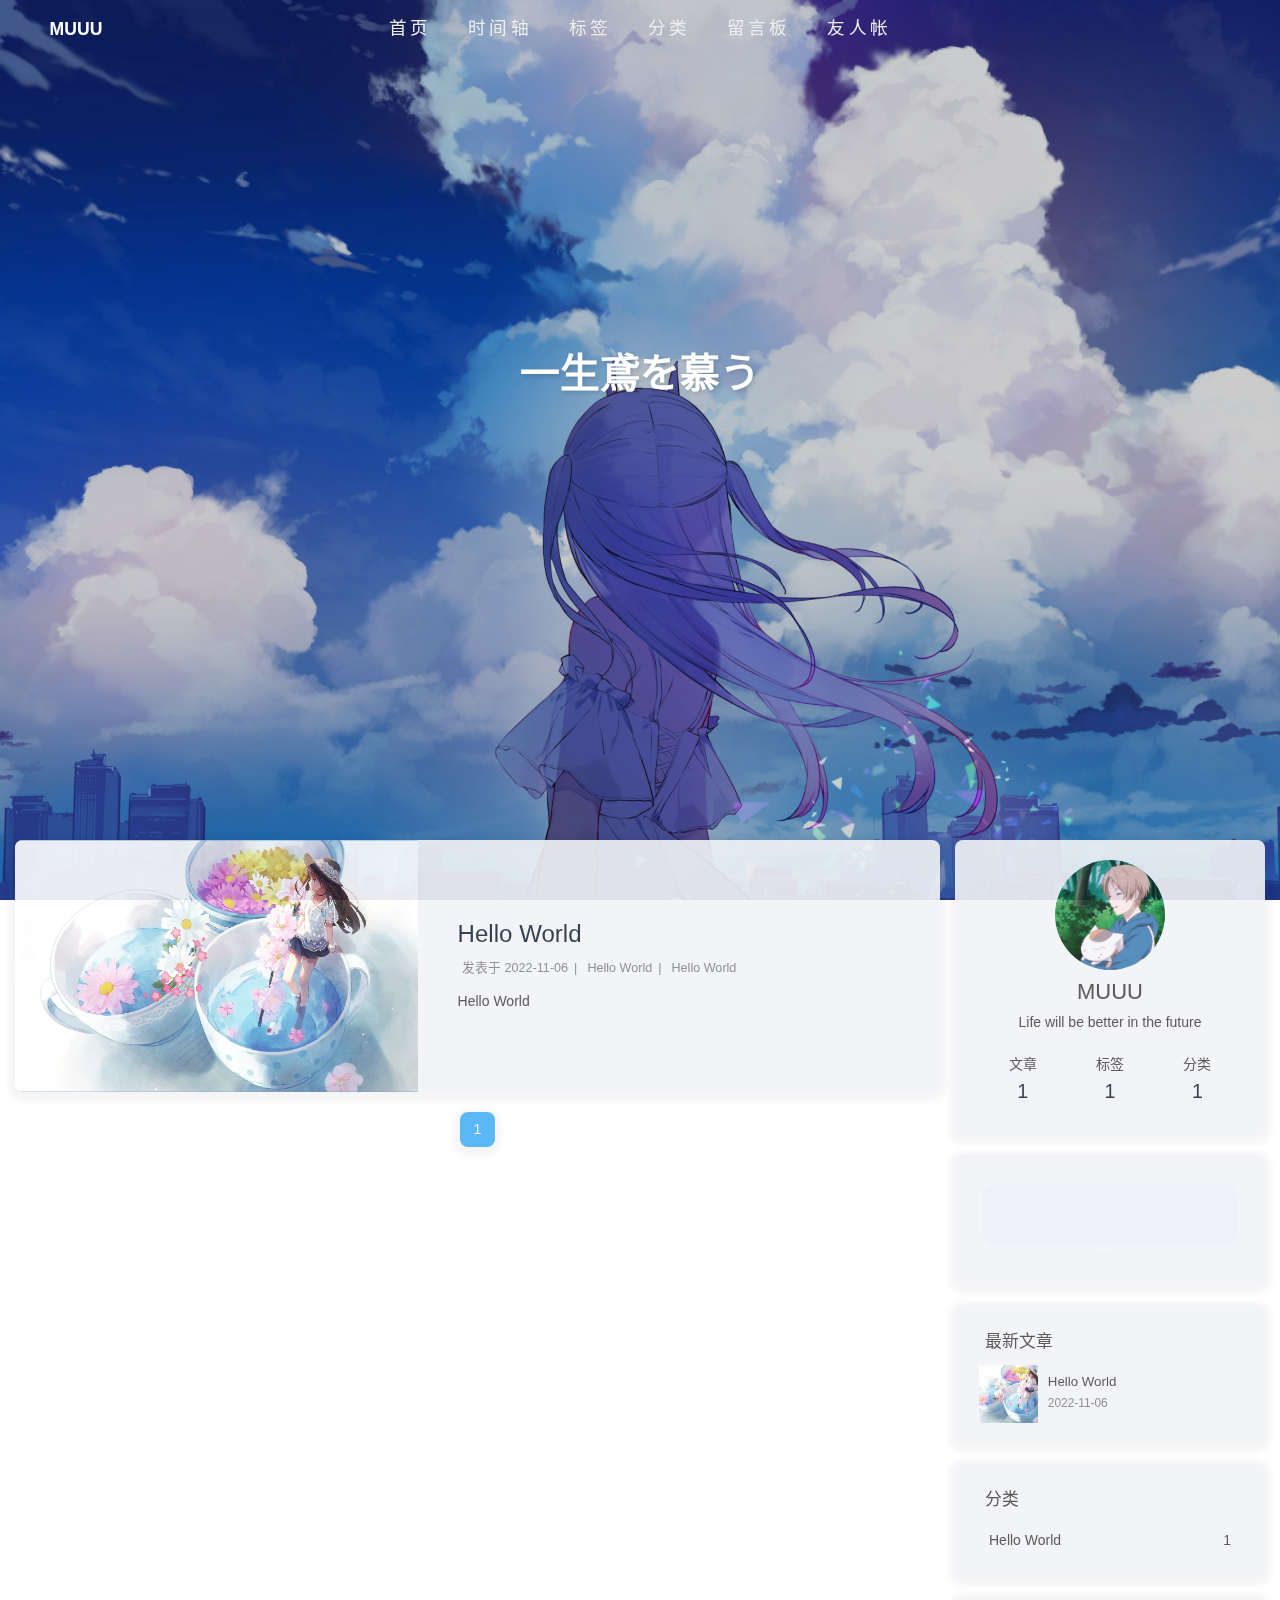
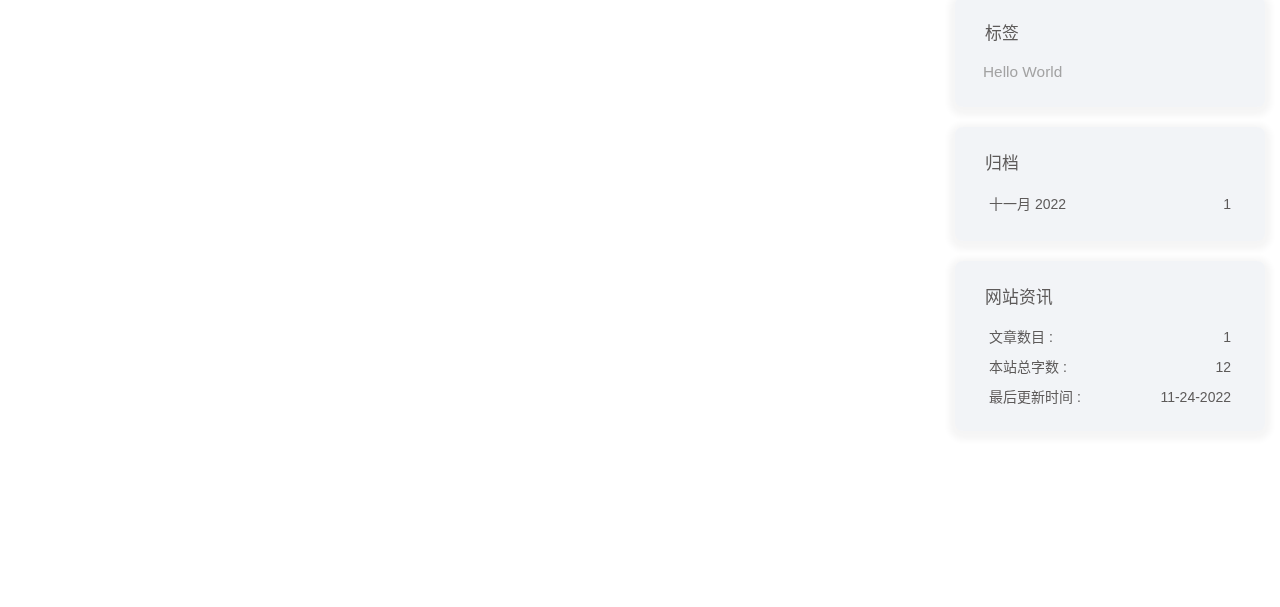
==== index.html @ a2ca3ae6 "Site updated: 2022-11-24 10:19:51" ====
<!DOCTYPE html><html lang="zh-CN" data-theme="light"><head><meta charset="UTF-8"><meta http-equiv="X-UA-Compatible" content="IE=edge"><meta name="viewport" content="width=device-width, initial-scale=1.0, maximum-scale=1.0, user-scalable=no"><title>一生鳶を慕う - Life will be better in the future！</title><meta name="author" content="MUUU"><meta name="copyright" content="MUUU"><meta name="format-detection" content="telephone=no"><meta name="theme-color" content="#ffffff"><meta property="og:type" content="website">
<meta property="og:title" content="一生鳶を慕う">
<meta property="og:url" content="https://my.52099.online/index.html">
<meta property="og:site_name" content="一生鳶を慕う">
<meta property="og:locale" content="zh_CN">
<meta property="og:image" content="https://my.52099.online/img/avatar.jpg">
<meta property="article:author" content="MUUU">
<meta name="twitter:card" content="summary">
<meta name="twitter:image" content="https://my.52099.online/img/avatar.jpg"><link rel="shortcut icon" href="/img/favicon.ico"><link rel="canonical" href="https://my.52099.online/"><link rel="preconnect" href="//cdn.jsdelivr.net"/><link rel="stylesheet" href="/css/index.css"><link rel="stylesheet" href="https://cdn.jsdelivr.net/npm/@fortawesome/fontawesome-free/css/all.min.css" media="print" onload="this.media='all'"><link rel="stylesheet" href="https://cdn.jsdelivr.net/npm/@fancyapps/ui/dist/fancybox.min.css" media="print" onload="this.media='all'"><script>const GLOBAL_CONFIG = { 
  root: '/',
  algolia: undefined,
  localSearch: {"path":"/search.xml","preload":false,"languages":{"hits_empty":"找不到您查询的内容：${query}"}},
  translate: undefined,
  noticeOutdate: {"limitDay":30,"position":"top","messagePrev":"这是一篇发布于","messageNext":"天之前的文章，部分信息可能不够准确，注意甄别！"},
  highlight: {"plugin":"highlighjs","highlightCopy":true,"highlightLang":true,"highlightHeightLimit":300},
  copy: {
    success: '复制成功',
    error: '复制错误',
    noSupport: '浏览器不支持'
  },
  relativeDate: {
    homepage: false,
    post: false
  },
  runtime: '',
  date_suffix: {
    just: '刚刚',
    min: '分钟前',
    hour: '小时前',
    day: '天前',
    month: '个月前'
  },
  copyright: undefined,
  lightbox: 'fancybox',
  Snackbar: undefined,
  source: {
    justifiedGallery: {
      js: 'https://cdn.jsdelivr.net/npm/flickr-justified-gallery/dist/fjGallery.min.js',
      css: 'https://cdn.jsdelivr.net/npm/flickr-justified-gallery/dist/fjGallery.min.css'
    }
  },
  isPhotoFigcaption: false,
  islazyload: false,
  isAnchor: false
}</script><script id="config-diff">var GLOBAL_CONFIG_SITE = {
  title: '一生鳶を慕う',
  isPost: false,
  isHome: true,
  isHighlightShrink: undefined,
  isToc: false,
  postUpdate: '2022-11-24 10:18:13'
}</script><noscript><style type="text/css">
  #nav {
    opacity: 1
  }
  .justified-gallery img {
    opacity: 1
  }

  #recent-posts time,
  #post-meta time {
    display: inline !important
  }
</style></noscript><script>(win=>{
    win.saveToLocal = {
      set: function setWithExpiry(key, value, ttl) {
        if (ttl === 0) return
        const now = new Date()
        const expiryDay = ttl * 86400000
        const item = {
          value: value,
          expiry: now.getTime() + expiryDay,
        }
        localStorage.setItem(key, JSON.stringify(item))
      },

      get: function getWithExpiry(key) {
        const itemStr = localStorage.getItem(key)

        if (!itemStr) {
          return undefined
        }
        const item = JSON.parse(itemStr)
        const now = new Date()

        if (now.getTime() > item.expiry) {
          localStorage.removeItem(key)
          return undefined
        }
        return item.value
      }
    }
  
    win.getScript = url => new Promise((resolve, reject) => {
      const script = document.createElement('script')
      script.src = url
      script.async = true
      script.onerror = reject
      script.onload = script.onreadystatechange = function() {
        const loadState = this.readyState
        if (loadState && loadState !== 'loaded' && loadState !== 'complete') return
        script.onload = script.onreadystatechange = null
        resolve()
      }
      document.head.appendChild(script)
    })
  
      const asideStatus = saveToLocal.get('aside-status')
      if (asideStatus !== undefined) {
        if (asideStatus === 'hide') {
          document.documentElement.classList.add('hide-aside')
        } else {
          document.documentElement.classList.remove('hide-aside')
        }
      }
    
    const detectApple = () => {
      if(/iPad|iPhone|iPod|Macintosh/.test(navigator.userAgent)){
        document.documentElement.classList.add('apple')
      }
    }
    detectApple()
    })(window)</script><link rel="stylesheet" href="/css/custom.css" media="defer" onload="this.media='all'"><link rel="stylesheet" href="/css/nav.css"><link rel="stylesheet" href="/css/heoMainColor.css"><link rel="stylesheet" href="/css/poem.css"><link rel="stylesheet" href="/css/page_poem.css"><!-- hexo injector head_end start --><link rel="stylesheet" href="https://npm.elemecdn.com/hexo-butterfly-wowjs/lib/animate.min.css" media="print" onload="this.media='screen'"><link rel="stylesheet" href="/css/runtime.min.css" media="print" onload="this.media='all'"><!-- hexo injector head_end end --><meta name="generator" content="Hexo 6.3.0"></head><body><div id="loading-box"><div class="loading-left-bg"></div><div class="loading-right-bg"></div><div class="wizard-scene"><div class="wizard-objects"><div class="wizard-square"></div><div class="wizard-circle"></div><div class="wizard-triangle"></div></div><div class="wizard"><div class="wizard-body"></div><div class="wizard-right-arm"><div class="wizard-right-hand"></div></div><div class="wizard-left-arm"><div class="wizard-left-hand"></div></div><div class="wizard-head"><div class="wizard-beard"></div><div class="wizard-face"><div class="wizard-adds"></div></div><div class="wizard-hat"><div class="wizard-hat-of-the-hat"></div><div class="wizard-four-point-star --first"></div><div class="wizard-four-point-star --second"></div><div class="wizard-four-point-star --third"></div></div></div></div></div></div><script>const preloader = {
  endLoading: () => {
    document.body.style.overflow = 'auto';
    document.getElementById('loading-box').classList.add("loaded")
  },
  initLoading: () => {
    document.body.style.overflow = '';
    document.getElementById('loading-box').classList.remove("loaded")

  }
}
window.addEventListener('load',()=> { preloader.endLoading() })

if (false) {
document.addEventListener('pjax:send', () => { preloader.initLoading() })
document.addEventListener('pjax:complete', () => { preloader.endLoading() })
}</script><div id="web_bg"></div><div id="sidebar"><div id="menu-mask"></div><div id="sidebar-menus"><div class="avatar-img is-center"><img src="/img/avatar.jpg" onerror="onerror=null;src='/img/friend_404.gif'" alt="avatar"/></div><div class="sidebar-site-data site-data is-center"><a href="/archives/"><div class="headline">文章</div><div class="length-num">1</div></a><a href="/tags/"><div class="headline">标签</div><div class="length-num">1</div></a><a href="/categories/"><div class="headline">分类</div><div class="length-num">1</div></a></div><hr/><div class="menus_items"><div class="menus_item"><a class="site-page" href="/"><i class="fa-fw fas fa-home"></i><span> 首页</span></a></div><div class="menus_item"><a class="site-page" href="/archives/"><i class="fa-fw fas fa-archive"></i><span> 时间轴</span></a></div><div class="menus_item"><a class="site-page" href="/tags/"><i class="fa-fw fas fa-tags"></i><span> 标签</span></a></div><div class="menus_item"><a class="site-page" href="/categories/"><i class="fa-fw fas fa-folder-open"></i><span> 分类</span></a></div><div class="menus_item"><a class="site-page" href="/comment/"><i class="fa-fw fas fa-comment"></i><span> 留言板</span></a></div><div class="menus_item"><a class="site-page" href="/link/"><i class="fa-fw fas fa-link"></i><span> 友人帐</span></a></div></div></div></div><div class="page" id="body-wrap"><header class="full_page" id="page-header"><nav id="nav"><div id="nav-group"><span id="blog_name"><a id="site-name" href="/" title="返回博客主页"><span>MUUU</span></a></span><span id="page_name"><a id="page-name-text" title="回到顶部" onclick="btf.scrollToDest(0,500)"><span>一生鳶を慕う</span></a></span><div id="menus"><div class="menus_items"><div class="menus_item"><a class="site-page" href="/"><i class="fa-fw fas fa-home"></i><span> 首页</span></a></div><div class="menus_item"><a class="site-page" href="/archives/"><i class="fa-fw fas fa-archive"></i><span> 时间轴</span></a></div><div class="menus_item"><a class="site-page" href="/tags/"><i class="fa-fw fas fa-tags"></i><span> 标签</span></a></div><div class="menus_item"><a class="site-page" href="/categories/"><i class="fa-fw fas fa-folder-open"></i><span> 分类</span></a></div><div class="menus_item"><a class="site-page" href="/comment/"><i class="fa-fw fas fa-comment"></i><span> 留言板</span></a></div><div class="menus_item"><a class="site-page" href="/link/"><i class="fa-fw fas fa-link"></i><span> 友人帐</span></a></div></div></div><div id="hotkey"><div id="search-button"><a class="site-page social-icon search" title="搜索"><i class="fas fa-search fa-fw"></i></a></div></div></div></nav><div id="site-info"><h1 id="site-title">一生鳶を慕う</h1><div id="site-subtitle"><span id="subtitle"></span></div></div><div id="scroll-down"><i class="fas fa-angle-down scroll-down-effects"></i></div></header><main class="layout" id="content-inner"><div class="recent-posts" id="recent-posts"><div class="recent-post-item"><div class="post_cover left"><a href="/posts/4a17b156/" title="Hello World"><img class="post_bg" src="/img/cover/1.webp" onerror="this.onerror=null;this.src='/img/404.jpg'" alt="Hello World"></a></div><div class="recent-post-info"><a class="article-title" href="/posts/4a17b156/" title="Hello World">Hello World</a><div class="article-meta-wrap"><span class="post-meta-date"><i class="far fa-calendar-alt"></i><span class="article-meta-label">发表于</span><time datetime="2022-11-06T05:36:51.000Z" title="发表于 2022-11-06 13:36:51">2022-11-06</time></span><span class="article-meta"><span class="article-meta-separator">|</span><i class="fas fa-inbox"></i><a class="article-meta__categories" href="/categories/Hello-World/">Hello World</a></span><span class="article-meta tags"><span class="article-meta-separator">|</span><i class="fas fa-tag"></i><a class="article-meta__tags" href="/tags/Hello-World/">Hello World</a></span></div><div class="content">Hello World</div></div></div><nav id="pagination"><div class="pagination"><span class="page-number current">1</span></div></nav></div><div class="aside-content" id="aside-content"><div class="card-widget card-info"><div class="is-center"><div class="avatar-img"><img src="/img/avatar.jpg" onerror="this.onerror=null;this.src='/img/friend_404.gif'" alt="avatar"/></div><div class="author-info__name">MUUU</div><div class="author-info__description">Life will be better in the future</div></div><div class="card-info-data site-data is-center"><a href="/archives/"><div class="headline">文章</div><div class="length-num">1</div></a><a href="/tags/"><div class="headline">标签</div><div class="length-num">1</div></a><a href="/categories/"><div class="headline">分类</div><div class="length-num">1</div></a></div></div><div class="card-widget" id="card-poem"><div id="poem_sentence"></div><div id="poem_info"><div id="poem_dynasty"></div><div id="poem_author"></div></div></div><script src="https://cdn.jsdelivr.net/npm/js-heo@1.0.11/poem/jinrishici.js" charset="utf-8"></script><script type="text/javascript">jinrishici.load(function(result) {
var sentence = document.querySelector("#poem_sentence")
var author = document.querySelector("#poem_author")
var dynasty = document.querySelector("#poem_dynasty")

var sentenceText = result.data.content
sentenceText = sentenceText.substr(0, sentenceText.length - 1);
sentence.innerHTML = sentenceText
dynasty.innerHTML = result.data.origin.dynasty
author.innerHTML = result.data.origin.author + '《' + result.data.origin.title + '》'
});</script><div class="sticky_layout"><div class="card-widget card-recent-post"><div class="item-headline"><i class="fas fa-history"></i><span>最新文章</span></div><div class="aside-list"><div class="aside-list-item"><a class="thumbnail" href="/posts/4a17b156/" title="Hello World"><img src="/img/cover/1.webp" onerror="this.onerror=null;this.src='/img/404.jpg'" alt="Hello World"/></a><div class="content"><a class="title" href="/posts/4a17b156/" title="Hello World">Hello World</a><time datetime="2022-11-06T05:36:51.000Z" title="发表于 2022-11-06 13:36:51">2022-11-06</time></div></div></div></div><div class="card-widget card-categories"><div class="item-headline">
            <i class="fas fa-folder-open"></i>
            <span>分类</span>
            
            </div>
            <ul class="card-category-list" id="aside-cat-list">
            <li class="card-category-list-item "><a class="card-category-list-link" href="/categories/Hello-World/"><span class="card-category-list-name">Hello World</span><span class="card-category-list-count">1</span></a></li>
            </ul></div><div class="card-widget card-tags"><div class="item-headline"><i class="fas fa-tags"></i><span>标签</span></div><div class="card-tag-cloud"><a href="/tags/Hello-World/" style="font-size: 1.1em; color: #999">Hello World</a></div></div><div class="card-widget card-archives"><div class="item-headline"><i class="fas fa-archive"></i><span>归档</span></div><ul class="card-archive-list"><li class="card-archive-list-item"><a class="card-archive-list-link" href="/archives/2022/11/"><span class="card-archive-list-date">十一月 2022</span><span class="card-archive-list-count">1</span></a></li></ul></div><div class="card-widget card-webinfo"><div class="item-headline"><i class="fas fa-chart-line"></i><span>网站资讯</span></div><div class="webinfo"><div class="webinfo-item"><div class="item-name">文章数目 :</div><div class="item-count">1</div></div><div class="webinfo-item"><div class="item-name">本站总字数 :</div><div class="item-count">12</div></div><div class="webinfo-item"><div class="item-name">最后更新时间 :</div><div class="item-count" id="last-push-date" data-lastPushDate="2022-11-24T02:18:13.794Z"><i class="fa-solid fa-spinner fa-spin"></i></div></div></div></div></div></div></main><footer id="footer"><div id="footer-wrap"></div></footer></div><div id="rightside"><div id="rightside-config-hide"><button id="hide-aside-btn" type="button" title="单栏和双栏切换"><i class="fas fa-arrows-alt-h"></i></button></div><div id="rightside-config-show"><button id="go-up" type="button" title="回到顶部"><i class="fas fa-arrow-up"></i></button></div></div><div id="local-search"><div class="search-dialog"><nav class="search-nav"><span class="search-dialog-title">搜索</span><span id="loading-status"></span><button class="search-close-button"><i class="fas fa-times"></i></button></nav><div class="is-center" id="loading-database"><i class="fas fa-spinner fa-pulse"></i><span>  数据库加载中</span></div><div class="search-wrap"><div id="local-search-input"><div class="local-search-box"><input class="local-search-box--input" placeholder="搜索文章" type="text"/></div></div><hr/><div id="local-search-results"></div></div></div><div id="search-mask"></div></div><div><script src="/js/utils.js"></script><script src="/js/main.js"></script><script src="https://cdn.jsdelivr.net/npm/@fancyapps/ui/dist/fancybox.umd.min.js"></script><script src="https://cdn.jsdelivr.net/npm/instant.page/instantpage.min.js" type="module"></script><script src="/js/search/local-search.js"></script><div class="js-pjax"><script>function subtitleType () {
  if (true) { 
    window.typed = new Typed("#subtitle", {
      strings: ["Life will be better in the future"],
      startDelay: 300,
      typeSpeed: 70,
      loop: true,
      backSpeed: 20
    })
  } else {
    document.getElementById("subtitle").innerHTML = 'Life will be better in the future'
  }
}

if (true) {
  if (typeof Typed === 'function') {
    subtitleType()
  } else {
    getScript('https://cdn.jsdelivr.net/npm/typed.js/lib/typed.min.js').then(subtitleType)
  }
} else {
  subtitleType()
}</script></div><script src="/js/cursor.js"></script><script src="/js/nav.js"></script><script src="/js/welcome.js"></script><script src="/js/click.min.js"></script></div><!-- hexo injector body_end start --><div class="js-pjax"><script async="async">var arr = document.getElementsByClassName('recent-post-item');
for(var i = 0;i<arr.length;i++){
    arr[i].classList.add('wow');
    arr[i].classList.add('animate__zoomIn');
    arr[i].setAttribute('data-wow-duration', '300ms');
    arr[i].setAttribute('data-wow-delay', '10ms');
    arr[i].setAttribute('data-wow-offset', '100');
    arr[i].setAttribute('data-wow-iteration', '1');
  }</script></div><script defer src="https://npm.elemecdn.com/hexo-butterfly-wowjs/lib/wow.min.js"></script><script defer src="https://npm.elemecdn.com/hexo-butterfly-wowjs/lib/wow_init.js"></script><script data-pjax>
  function butterfly_footer_beautify_injector_config(){
    var parent_div_git = document.getElementById('footer-wrap');
    var item_html = '<div id="workboard"></div><p id="ghbdages"><a class="github-badge" target="_blank" href="https://hexo.io/" style="margin-inline:5px" data-title="博客框架为Hexo_v6.2.0" title=""><img src="https://img.shields.io/badge/Frame-Hexo-blue?style=flat&amp;logo=hexo" alt=""/></a><a class="github-badge" target="_blank" href="https://github.com/jerryc127/hexo-theme-butterfly" style="margin-inline:5px" data-title="主题版本Butterfly_v4.5.1" title=""><img src="https://img.shields.io/badge/Theme-Butterfly-6513df?style=flat&amp;logo=bitdefender" alt=""/></a><a class="github-badge" target="_blank" href="https://github.com/" style="margin-inline:5px" data-title="本站项目由Github托管" title=""><img src="https://img.shields.io/badge/Source-Github-d021d6?style=flat&amp;logo=GitHub" alt=""/></a><a class="github-badge" target="_blank" href="http://creativecommons.org/licenses/by-nc-sa/4.0/" style="margin-inline:5px" data-title="本站采用知识共享署名-非商业性使用-相同方式共享4.0国际许可协议进行许可" title=""><img src="https://img.shields.io/badge/Copyright-BY--NC--SA%204.0-d42328?style=flat&amp;logo=Claris" alt=""/></a></p>';
    console.log('已挂载butterfly_footer_beautify')
    parent_div_git.insertAdjacentHTML("beforeend",item_html)
    }
  var elist = 'null'.split(',');
  var cpage = location.pathname;
  var epage = 'all';
  var flag = 0;

  for (var i=0;i<elist.length;i++){
    if (cpage.includes(elist[i])){
      flag++;
    }
  }

  if ((epage ==='all')&&(flag == 0)){
    butterfly_footer_beautify_injector_config();
  }
  else if (epage === cpage){
    butterfly_footer_beautify_injector_config();
  }
  </script><script async src="/js/runtime.js"></script><!-- hexo injector body_end end --></body></html>
---- css/custom.css ----
/* 页脚与头图透明 */
#footer {
  background: transparent !important;
}

#page-header {
  background: transparent !important;
  transition: none !important;
}

/* 白天模式遮罩透明 */
#footer::before {
  background: transparent !important;
}

#page-header::before {
  background: transparent !important;
}

/* 夜间模式遮罩透明 */
[data-theme="dark"] #footer::before {
  background: transparent !important;
}

[data-theme="dark"] #page-header::before {
  background: transparent !important;
}

/* ------------------------------------------------------------------------------------------ */

/* 文章页H1-H6图标样式效果 */
/* 控制风车转动速度 4s那里可以自己调节快慢 */
h1::before,
h2::before,
h3::before,
h4::before,
h5::before,
h6::before {
  -webkit-animation: ccc 4s linear infinite;
  animation: ccc 4s linear infinite;
}

/* 控制风车转动方向 -1turn 为逆时针转动，1turn 为顺时针转动，相同数字部分记得统一修改 */
@-webkit-keyframes ccc {
  0% {
    -webkit-transform: rotate(0deg);
    transform: rotate(0deg);
  }

  to {
    -webkit-transform: rotate(-1turn);
    transform: rotate(-1turn);
  }
}

@keyframes ccc {
  0% {
    -webkit-transform: rotate(0deg);
    transform: rotate(0deg);
  }

  to {
    -webkit-transform: rotate(-1turn);
    transform: rotate(-1turn);
  }
}

/* 设置风车颜色 */
#content-inner.layout h1::before {
  color: #ef50a8;
  margin-left: -1.55rem;
  font-size: 1.3rem;
  margin-top: -0.23rem;
}

#content-inner.layout h2::before {
  color: #fb7061;
  margin-left: -1.35rem;
  font-size: 1.1rem;
  margin-top: -0.12rem;
}

#content-inner.layout h3::before {
  color: #ffbf00;
  margin-left: -1.22rem;
  font-size: 0.95rem;
  margin-top: -0.09rem;
}

#content-inner.layout h4::before {
  color: #a9e000;
  margin-left: -1.05rem;
  font-size: 0.8rem;
  margin-top: -0.09rem;
}

#content-inner.layout h5::before {
  color: #57c850;
  margin-left: -0.9rem;
  font-size: 0.7rem;
  margin-top: 0rem;
}

#content-inner.layout h6::before {
  color: #5ec1e0;
  margin-left: -0.9rem;
  font-size: 0.66rem;
  margin-top: 0rem;
}

/* s设置风车hover动效 6s那里可以自己调节快慢*/
#content-inner.layout h1:hover,
#content-inner.layout h2:hover,
#content-inner.layout h3:hover,
#content-inner.layout h4:hover,
#content-inner.layout h5:hover,
#content-inner.layout h6:hover {
  color: var(--theme-color);
}

#content-inner.layout h1:hover::before,
#content-inner.layout h2:hover::before,
#content-inner.layout h3:hover::before,
#content-inner.layout h4:hover::before,
#content-inner.layout h5:hover::before,
#content-inner.layout h6:hover::before {
  color: var(--theme-color);
  -webkit-animation: ccc 6s linear infinite;
  animation: ccc 6s linear infinite;
}

/* ------------------------------------------------------------------------------------------ */

#cursor {
  position: fixed;
  width: 16px;
  height: 16px;
  background: #000;
  border-radius: 8px;
  opacity: 0.25;
  z-index: 10086;
  pointer-events: none;
  transition: 0.2s ease-in-out;
  transition-property: background, opacity, transform;
}

#cursor.hidden {
  opacity: 0;
}

#cursor.hover {
  opacity: 0.1;
  transform: scale(2.5);
}

#cursor.active {
  opacity: 0.5;
  transform: scale(0.5);
}

/* ------------------------------------------------------------------------------------------ */

/* 透明度 */
.recent-posts,
.card-widget {
  opacity: .9;

}

.recent-post-item,
.card-widget,
.swiper-slide,
#post,
#page,
#archive {
  background-color: #f1f3f7 !important;
}

/* 侧标诗词卡片 */
#poem_sentence {
  font-size: 17px;
  margin: 20px 20px 10px 20px;
}


#web_bg {
  /* background: url(/img/background.png) rgba(0, 0, 0, .2) center !important; */
  background-blend-mode: multiply !important;
  background-size: cover !important;
}




.post #nav-group{
  color: #fff !important;
}

.post #nav-group .menus_item:hover{
  color: #4c4948 !important;

}
.post .nav-fixed #nav-group{
  color: #4c4948 !important;
}
---- css/nav.css ----
#nav #nav-group {
    max-width: 1376px;
    justify-content: center
}

.layout {
    max-width: 1400px;
    justify-content: center
}

@media screen and (min-width: 1920px) {
    .layout.hide-aside {
        max-width: 1600px
    }

    #nav #nav-group, .layout {
        max-width: 1500px
    }
}

#nav {
    top: 0 !important;
    display: flex;
    justify-content: center;
    box-shadow: none !important;
    -webkit-box-shadow: none !important;
    -webkit-transition: all .3s ease-in-out;
    -moz-transition: all .3s ease-in-out;
    -o-transition: all .3s ease-in-out;
    -ms-transition: all .3s ease-in-out;
    transition: all .3s ease-in-out
}

#nav #nav-group {
    width: 100%;
    display: flex;
    position: relative
}

#nav .site-page::after {
    display: none
}

#nav .site-page {
    text-shadow: none;
    border-radius: 8px;
}

.page .sticky_layout {
    top: 50px !important
}

#post ~ .aside-content .sticky_layout {
    top: 70px !important
}

#nav.show {
    -webkit-transform: translate3d(0, 0, 0) !important;
    -moz-transform: translate3d(0, 0, 0) !important;
    -o-transform: translate3d(0, 0, 0) !important;
    -ms-transform: translate3d(0, 0, 0) !important;
    transform: translate3d(0, 0, 0) !important;
    position: fixed;
    z-index: 91
}

#page-header.nav-fixed #nav.show, #page-header.not-top-img #nav.show {
    border-bottom: none
}

#page-header.not-top-img:not(.nav-fixed) #nav {
    background: var(--Jay-background) !important
}

#page-header.not-top-img #nav {
    transition: .3s;
    background: var(--Jay-maskbgdeep) !important;
    backdrop-filter: saturate(180%) blur(20px);
    -webkit-backdrop-filter: blur(20px);
}

@media screen and (max-width: 768px) {
    #page-header.not-top-img #nav {
        background: var(--Jay-background)
    }
}

#nav a {
    border-radius: 8px;
    padding: 6px 12px !important;
}

@media screen and (min-width: 768px) {
    .menus_item:hover > a.site-page {
        color: var(--Jay-white) !important;
        background: var(--Jay-white-op);
        transition: .3s;
        box-shadow: var(--Jay-shadow-main)
    }

    .page .menus_item:hover > a.site-page {
        color: var(--Jay-white) !important;
        background: var(--Jay-main);
        transition: .3s;
        box-shadow: var(--Jay-shadow-main)
    }

    .nav-fixed .menus_item:hover > a.site-page {
        background-color: var(--Jay-main) ;
    }
}

.nav-fixed #nav #site-name span {
    color: var(--Jay-fontcolor);
    transition: .3s
}

#nav #site-name:hover i {
    color: var(--Jay-white)
}

#nav #menus {
    position: absolute;
    width: 100%;
}

#nav #site-name span {
    font-weight: 700 !important;
    font-size: 1.1rem;
}


@media screen and (min-width: 900px) {
    #nav #site-name {
        opacity: 1;
        transition: .3s;
        overflow: hidden
    }

    #nav #site-name span {
        transition: .3s
    }

    #nav #site-name:hover span {
        opacity: 0;
        transition: .3s
    }

    #page-header.nav-fixed #nav #site-name {
        opacity: 1;
        transition: .1s
    }

    #page-header.nav-visible #nav #site-name {
        opacity: 1;
        transition: .1s
    }

    #nav #site-name:after {
        background: url('../img/home.png') no-repeat 50% 50%;
        opacity: 0;
        position: absolute;
        display: flex;
        z-index: 1;
        width: 80px;
        height: 60px;
        content: "";
        transition: .3s;
        transition-timing-function: ease-in;
        transform: scale(.4)
    }

    .post #nav #site-name:hover {
        background: var(--Jay-white-op)
    }

    .nav-fixed #nav #site-name:hover {
        background: var(--Jay-main)
    }

    #nav #site-name:hover:after {
        opacity: 1;
        transform: translateY(0) scale(.3);
        transition-timing-function: ease-in
    }
}

.nav-fixed #nav #site-name span {
    color: var(--Jay-fontcolor);
    transition: .3s
}

#nav #site-name:hover span {
    color: var(--Jay-white)
}

.post-bg #nav #site-name {
    color: var(--Jay-white);
    transition: .3s
}

#nav #site-name {
    /* color: var(--Jay-white); */
    color: #FFF;
    padding: 0;
    transition: .3s;
    display: flex;
    height: 40px;
    width: 80px;
    justify-content: center;
    align-items: center;
    text-shadow: none
}

#nav #blog_name #site-name {
    position: relative
}

/*设置menu子元素边距*/
#nav .menus_item_child .site-page.child {
    padding: .5rem .8rem !important
}

#nav #menus {
    position: absolute;
    width: 100%
}

@media screen and (max-width: 768px) {
    #nav #menus {
        display: none
    }
}

#nav .menus_items {
    display: inline;
    position: absolute;
    text-align: center;
    width: fit-content;
    left: 0;
    right: 0;
    margin: auto
}

#menus > div.menus_items > div > a {
    letter-spacing: .2rem;
    font-size: 1.1rem;
}

#page-header.nav-fixed #nav div.menus_items[style*="opacity: 0;"] .nav {
    opacity: .3;
}

#page-header.nav-fixed #nav div.menus_items {
    opacity: 0;
    -webkit-transform: translateY(-60px);
    -moz-transform: translateY(-60px);
    -o-transform: translateY(-60px);
    -ms-transform: translateY(-60px);
    transform: translateY(-60px);
    -webkit-transition: all .3s ease-in-out;
    -moz-transition: all .3s ease-in-out;
    -o-transition: all .3s ease-in-out;
    -ms-transition: all .3s ease-in-out;
    transition: all .3s ease-in-out
}

#page-header.nav-fixed.nav-visible #nav div.menus_items {
    opacity: 1;
    -webkit-transform: translateY(0);
    -moz-transform: translateY(0);
    -o-transform: translateY(0);
    -ms-transform: translateY(0);
    transform: translateY(0);
    -webkit-transition: all .3s ease-in-out;
    -moz-transition: all .3s ease-in-out;
    -o-transition: all .3s ease-in-out;
    -ms-transition: all .3s ease-in-out;
    transition: all .3s ease-in-out
}

#nav .menus_items .menus_item {
    padding: 0 .4rem !important
}

#nav .menus_items .menus_item .menus_item_child {
    padding: 6px 4px 8px 4px;
    background-color: var(--Jay-card-bg);
    border-radius: 12px;
    border: var(--style-border);
    box-shadow: var(--Jay-shadow-black);
    backdrop-filter: blur(20px);
    -webkit-backdrop-filter: blur(20px);
    -webkit-transition: all .3s ease-in-out;
    -moz-transition: all .3s ease-in-out;
    -o-transition: all .3s ease-in-out;
    -ms-transition: all .3s ease-in-out;
    transition: all .3s ease-in-out
}

#nav .menus_items .menus_item .menus_item_child:hover {
    border: var(--style-border-hover);
    box-shadow: var(--Jay-shadow-main)
}

#nav .menus_items .menus_item:hover .menus_item_child {
    display: flex
}

#nav .menus_items .menus_item .menus_item_child li {
    margin: 0 .2rem;
    border-radius: 8px !important;
}

#nav .menus_items .menus_item .menus_item_child li:hover {
    background: 0 0;
    background: var(--Jay-main) !important;
    color: var(--Jay-white) !important;
    box-shadow: var(--Jay-shadow-main);
    transform: scale(1) !important;
    transition: .3s;
    border-radius: 8px !important;
}

#sidebar #sidebar-menus .menus_items .site-page:hover, #sidebar #sidebar-menus .sidebar-site-data a:hover {
    border-radius: 8px;
    background: var(--Jay-main);
    color: var(--Jay-white) !important;
}

/*设置电脑无向下箭头，而手机有*/
@media screen and (max-width: 768px) {
    .site-page i.fa-chevron-down {
        display: inline-flex !important;
    }
}

.site-page i.fa-chevron-down {
    display: none;
}


#sidebar #sidebar-menus .menus_items .site-page:hover, #sidebar #sidebar-menus .sidebar-site-data a:hover .headline, #sidebar #sidebar-menus .sidebar-site-data a:hover .length-num {
    color: var(--Jay-white) !important
}

#page-header.not-top-img {
    margin: 0
}

#nav a.site-page.child {
    -webkit-transition: all .3s ease-in-out;
    -moz-transition: all .3s ease-in-out;
    -o-transition: all .3s ease-in-out;
    -ms-transition: all .3s ease-in-out;
    transition: all .3s ease-in-out
}

#nav a.site-page.child:hover {
    color: var(--Jay-main) !important;
    background: var(--Jay-main);
    box-shadow: var(--Jay-shadow-main)
}

#page-header.post-bg #nav #hotkey .site-page:hover, #page-header.post-bg #nav #site-name:hover, #page-header.post-bg #nav .menus_item > .site-page:hover {
    color: var(--Jay-white) !important;
    background: var(--Jay-main);
}

[data-theme=dark] #page-header.post-bg #nav #hotkey .site-page:hover, [data-theme=dark] #page-header.post-bg #nav #site-name:hover, [data-theme=dark] #page-header.post-bg #nav .menus_item > .site-page:hover {
    color: var(--Jay-white) !important;
    background: var(--Jay-main)
}

#page-header.post-bg #nav #hotkey .site-page, #page-header.post-bg #nav #site-name, #page-header.post-bg #nav .menus_item > .site-page {
    color: var(--Jay-white);
    -webkit-transition: all .3s ease-in-out;
    -moz-transition: all .3s ease-in-out;
    -o-transition: all .3s ease-in-out;
    -ms-transition: all .3s ease-in-out;
    transition: all .3s ease-in-out
}

#page-header.not-top-img #nav #hotkey .site-page, #page-header.not-top-img #nav #page-name-text, #page-header.not-top-img #nav #site-name, #page-header.not-top-img #nav .menus_item > .site-page, #page-header.post-bg.nav-fixed #nav #hotkey .site-page, #page-header.post-bg.nav-fixed #nav #page-name-text, #page-header.post-bg.nav-fixed #nav #site-name, #page-header.post-bg.nav-fixed #nav .menus_item > .site-page {
    color: var(--Jay-fontcolor);
    -webkit-transition: all .3s ease-in-out;
    -moz-transition: all .3s ease-in-out;
    -o-transition: all .3s ease-in-out;
    -ms-transition: all .3s ease-in-out;
    transition: all .3s ease-in-out
}

#page-header.not-top-img #nav #hotkey .site-page:hover, #page-header.not-top-img #nav #page-name-text:hover, #page-header.not-top-img #nav #site-name:hover, #page-header.not-top-img #nav .menus_item > .site-page:hover, #page-header.post-bg.nav-fixed #nav #hotkey .site-page:hover, #page-header.post-bg.nav-fixed #nav #page-name-text:hover, #page-header.post-bg.nav-fixed #nav #site-name:hover, #page-header.post-bg.nav-fixed #nav .menus_item > .site-page:hover {
    color: var(--Jay-white) !important;
    background: var(--Jay-main);
    box-shadow: var(--Jay-shadow-main);
}

#nav #page_name {
    position: absolute
}

@media screen and (max-width: 768px) {
    #nav #page_name {
        display: none !important
    }
}

#nav #page-name-text {
    opacity: 0;
    font-weight: 700;
    text-overflow: ellipsis;
    overflow: hidden;
    white-space: nowrap;
    position: relative;
    text-align: center;
    line-height: 1.2em;
    -webkit-transform: translateY(-60px);
    -moz-transform: translateY(-60px);
    -o-transform: translateY(-60px);
    -ms-transform: translateY(-60px);
    transform: translateY(-50px);
    -webkit-transition: all .3s ease-in-out;
    -moz-transition: all .3s ease-in-out;
    -o-transition: all .3s ease-in-out;
    -ms-transition: all .3s ease-in-out;
    transition: all .3s ease-in-out
}

#page-header.nav-fixed #nav #page-name-text {
    opacity: 1;
    -webkit-transform: translateY(0);
    -moz-transform: translateY(0);
    -o-transform: translateY(0);
    -ms-transform: translateY(0);
    transform: translateY(0)
}

#page-header.nav-fixed.nav-visible #nav #page-name-text {
    opacity: 0;
    -webkit-transform: translateY(-60px);
    -moz-transform: translateY(-60px);
    -o-transform: translateY(-60px);
    -ms-transform: translateY(-60px);
    transform: translateY(-60px)
}

/* 设置hover返回顶部 */
#page-name-text > span::before {
    font-size: 1.2rem;
    position: absolute;
    width: 100%;
    height: 100%;
    border-radius: 8px;
    color: var(--Jay-white) !important;
    top: 0;
    left: 0;
    content: '';
    min-width: fit-content; 
    background-color: var(--Jay-theme);
    transition: all .3s;
    -webkit-transition: all .3s;
    -moz-transition: all .3s;
    -ms-transition: all .3s;
    -o-transition: all .3s;
    opacity: 0;
    box-shadow: 0 0 3px var(--Jay-theme);
    line-height: 40px; /*如果垂直位置不居中可以微调此值，也可以删了*/
}

#page-name-text > span:hover:before {
    opacity: 1;
}

#page-name-text:hover {
    scale: 1.03
}

#nav #hotkey {
    position: absolute;
    right: 1rem;
    display: flex;
    flex-direction: row;
    height: 100%;
    align-items: center;
    text-align: center
}

#nav #hotkey div {
    width: 40px;
    height: 40px;
    margin-left: .3rem;
    padding: 0 !important;
    -webkit-transition: all .3s ease-in-out;
    -moz-transition: all .3s ease-in-out;
    -o-transition: all .3s ease-in-out;
    -ms-transition: all .3s ease-in-out;
    transition: all .3s ease-in-out
}

#nav #hotkey .site-page {
    width: 40px;
    height: 40px;
    font-size: 1.3rem;
    padding: 0 !important;
    position: absolute;
    top: 50%;
    -webkit-transform: translateY(-50%);
    -moz-transform: translateY(-50%);
    -o-transform: translateY(-50%);
    -ms-transform: translateY(-50%);
    transform: translateY(-50%)
}

#nav #hotkey #mode-button i {
    color: var(--Jay-sun-moon)
}

#nav #hotkey #mode-button i::before {
    content: '\f1bc'
}

#nav #hotkey #mode-button:hover i::before {
    content: '\ef6e'
}

[data-theme=dark] #nav #hotkey #mode-button i::before {
    content: '\ef6e'
}

[data-theme=dark] #nav #hotkey #mode-button:hover i::before {
    content: '\f1bc'
}

/* 控制导航栏滑动百分比显隐 */
header:not(.nav-fixed) #nav #hotkey #top-button {
    width: 0;
    opacity: 0;
    margin-left: 0
}

#nav #hotkey #top-button a.site-page {
    width: 30px;
    height: 30px;
    margin: 0 5px;
    color: var(--font-color) !important;
    background: var(--Jay-card-bg)
}

#nav #hotkey #top-button:hover a.site-page {
    width: 40px;
    height: 40px;
    margin: 0;
    color: var(--Jay-secondtext) !important;
    background: var(--Jay-main)
}

#nav #hotkey #top-button i::before {
    content: attr(data-percent);
    position: absolute;
    left: 0;
    right: 0;
    font-size: 90%;
    line-height: 1.7em;
    white-space: nowrap;
    font-family: Jay
}

#nav #hotkey #top-button:hover i::before {
    content: '\f004';
    position: relative;
    font-family: unset;
    font-size: 100%
}
---- css/heoMainColor.css ----
:root{
  --heo-white: #fff;
  --heo-black: #000;
  --heo-none: rgba(0,0,0,0);
  --heo-gray: #999999;
  --heo-yellow: #ffc93e;
  --heo-main: var(--heo-theme);
  --heo-main-op: var(--heo-theme-op);
  --heo-shadow-theme: 0 8px 12px -3px var(--heo-theme-op);
  --heo-shadow-main: 0 8px 12px -3px var(--heo-main-op);
  --heo-shadow-blue: 0 8px 12px -3px rgba(40, 109, 234,.20);
  --heo-shadow-white: 0 8px 12px -3px rgba(255, 255, 255,.20);
  --heo-shadow-black: 0 0 12px 4px rgba(0, 0, 0,.05);
  --heo-shadow-yellow: 0px 38px 77px -26px rgba(255, 201, 62,.12);
  --heo-shadow-red: 0 8px 12px -3px #ee7d7936;
  --heo-shadow-green: 0 8px 12px -3px #87ee7936;
  --heo-logo-color: linear-gradient(215deg,#4584ff 30%,#ff7676 70%);
  --style-border: 1px solid var(--heo-card-border);
  --style-border-hover: 1px solid var(--heo-theme);
}

/* ::selection {
  background: var(--heo-fontcolor);
  color: var(--heo-background);
} */

[data-theme=light] {
  --heo-theme: #425AEF;
  --heo-theme-op: #4259ef23;
  --heo-blue: #425AEF;
  --heo-red: #D8213C;
  --heo-pink: #FF7C7C;
  --heo-green: #57bd6a;
  --heo-fontcolor: #363636;
  --heo-background: #f7f9fe;
  --heo-reverse: #000;
  --heo-maskbg: rgba(255, 255, 255, 0.6);
  --heo-maskbgdeep: rgba(255, 255, 255, 0.85);
  --heo-hovertext: var(--heo-theme);
  --heo-ahoverbg: #F7F7FA;
  --heo-lighttext: var(--heo-main);
  --heo-secondtext: rgba(60, 60, 67, 0.6);
  --heo-scrollbar: rgba(60, 60, 67, 0.4);
  --heo-card-btn-bg: #edf0f7;
  --heo-post-blockquote-bg: #fafcff;
  --heo-post-tabs-bg: #f2f5f8;
  --heo-secondbg: #edf0f7;
  --heo-shadow-nav:0 5px 12px -5px rgba(102, 68, 68, 0.05);
  --heo-card-bg: #fff;
  --heo-shadow-lightblack:0 5px 12px -5px rgba(102, 68, 68, 0.00);
  --heo-shadow-light2black:0 5px 12px -5px rgba(102, 68, 68, 0.00);
  --heo-card-border: #e3e8f7;
}

[data-theme=dark] {
  --heo-theme: #0084FF;
  --heo-theme-op: #0084FF23;
  --heo-blue: #0084FF;
  --heo-red: #FF3842;
  --heo-pink: #FF7C7C;
  --heo-green: #57bd6a;
  --heo-fontcolor: #F7F7FA;
  --heo-background: #18171d;
  --heo-reverse: #fff;
  --heo-maskbg: rgba(0,0,0, 0.6);
  --heo-maskbgdeep: rgba(0,0,0, 0.85);
  --heo-hovertext: #0A84FF;
  --heo-ahoverbg: #fff;
  --heo-lighttext: #f2b94b;
  --heo-secondtext: #a1a2b8;
  --heo-scrollbar: rgba(200, 200, 223, 0.4);
  --heo-card-btn-bg: #30343f;
  --heo-post-blockquote-bg: #000;
  --heo-post-tabs-bg: #121212;
  --heo-secondbg: #30343f;
  --heo-shadow-nav:0 5px 20px 0px rgba(28, 28, 28, 0.4);
  --heo-card-bg: #1d1b26;
  --heo-shadow-lightblack:0 5px 12px -5px rgba(102, 68, 68, 0.0);
  --heo-shadow-light2black:0 5px 12px -5px rgba(102, 68, 68, 0.0);
  --heo-card-border: #42444a;
}

@media screen and (max-width: 768px){
  :root{
    --style-border: 0px solid var(--heo-card-border);
    --style-border-hover: 0px solid var(--heo-theme);
  }
}
---- css/poem.css ----
/* 古诗词卡片 */
#card-poem{
  display: flex;
  flex-direction: column;
  padding: 0.5rem!important;
  min-height: 130px;
}

div#poem_sentence{
  text-align: center;
  font-family: serif,cursive;
  line-height: 1.4;
  margin-bottom: 0.5rem;
  padding: 1rem;
  border-radius: 12px;
  background: var(--heo-secondbg);
  min-height: 62px;
}

div#poem_info{
  display: flex;
  color: var(--heo-secondtext);
  font-size: 0.5rem;
  justify-content: center;
  flex-wrap: wrap;
}

div#poem_author{
  order: 1;
  padding: 2px;
  margin-left: 8px;
}

div#poem_dynasty{
  order: 0;
  padding: 2px 4px 2px 6px;
  background: var(--heo-card-btn-bg);
  color: var(--heo-fontcolor);
  border-radius: 8px;
}
---- css/page_poem.css ----
/*诗*/
.poem-wrap {
    position: relative;
    width: 730px;
    max-width: 80%;
    border: 2px solid #797979;
    border-top: none;
    text-align: center;
    margin: 80px auto;
}

.poem-wrap h {
    font-size: 40px;
    font-style: oblique;
    position: relative;
    margin-top: -40px;
    display: inline-block;
    letter-spacing: 4px;
    color: #797979
}

.poem-wrap p {
    width: 70%;
    margin: auto;
    line-height: 30px;
    color: #797979;
}

.poem-wrap p#poem {
    font-size: 22px;
    margin: 15px auto;
}

.poem-wrap p#info {
    font-size: 15px;
    margin: 15px auto;
}

.poem-border {
    position: absolute;
    height: 2px;
    width: 27%;
    background-color: #797979;
}

.poem-right {
    right: 0;
}

.poem-left {
    left: 0;
}

@media (max-width: 685px) {
    .poem-border {
        width: 18%;
    }
}

@media (max-width: 500px) {
    .poem-wrap {
        margin-top: 60px;
        margin-bottom: 20px;
        border-top: 2px solid #797979;
    }

    .poem-wrap h {
        margin: 20px 6px;
    }

    .poem-border {
        display: none;
    }
}
---- css/runtime.min.css ----
div#runtime {
    width: 180px;
    margin: auto;
    color: #fff;
    padding-inline: 5px;
    border-radius: 10px;
    background-color: rgba(0, 0, 0, .7)
}

#workboard {
    font-size: 14px
}

[data-theme=dark] div#runtime {
    color: #28b4c8;
    box-shadow: 0 0 5px rgba(28, 69, 218, .71);
    animation: flashlight 1s linear infinite alternate
}

@-moz-keyframes flashlight {
    from {
        box-shadow: 0 0 5px #1478d2
    }

    to {
        box-shadow: 0 0 2px #1478d2
    }
}

@-webkit-keyframes flashlight {
    from {
        box-shadow: 0 0 5px #1478d2
    }

    to {
        box-shadow: 0 0 2px #1478d2
    }
}

@-o-keyframes flashlight {
    from {
        box-shadow: 0 0 5px #1478d2
    }

    to {
        box-shadow: 0 0 2px #1478d2
    }
}

@keyframes flashlight {
    from {
        box-shadow: 0 0 5px #1478d2
    }

    to {
        box-shadow: 0 0 2px #1478d2
    }
}
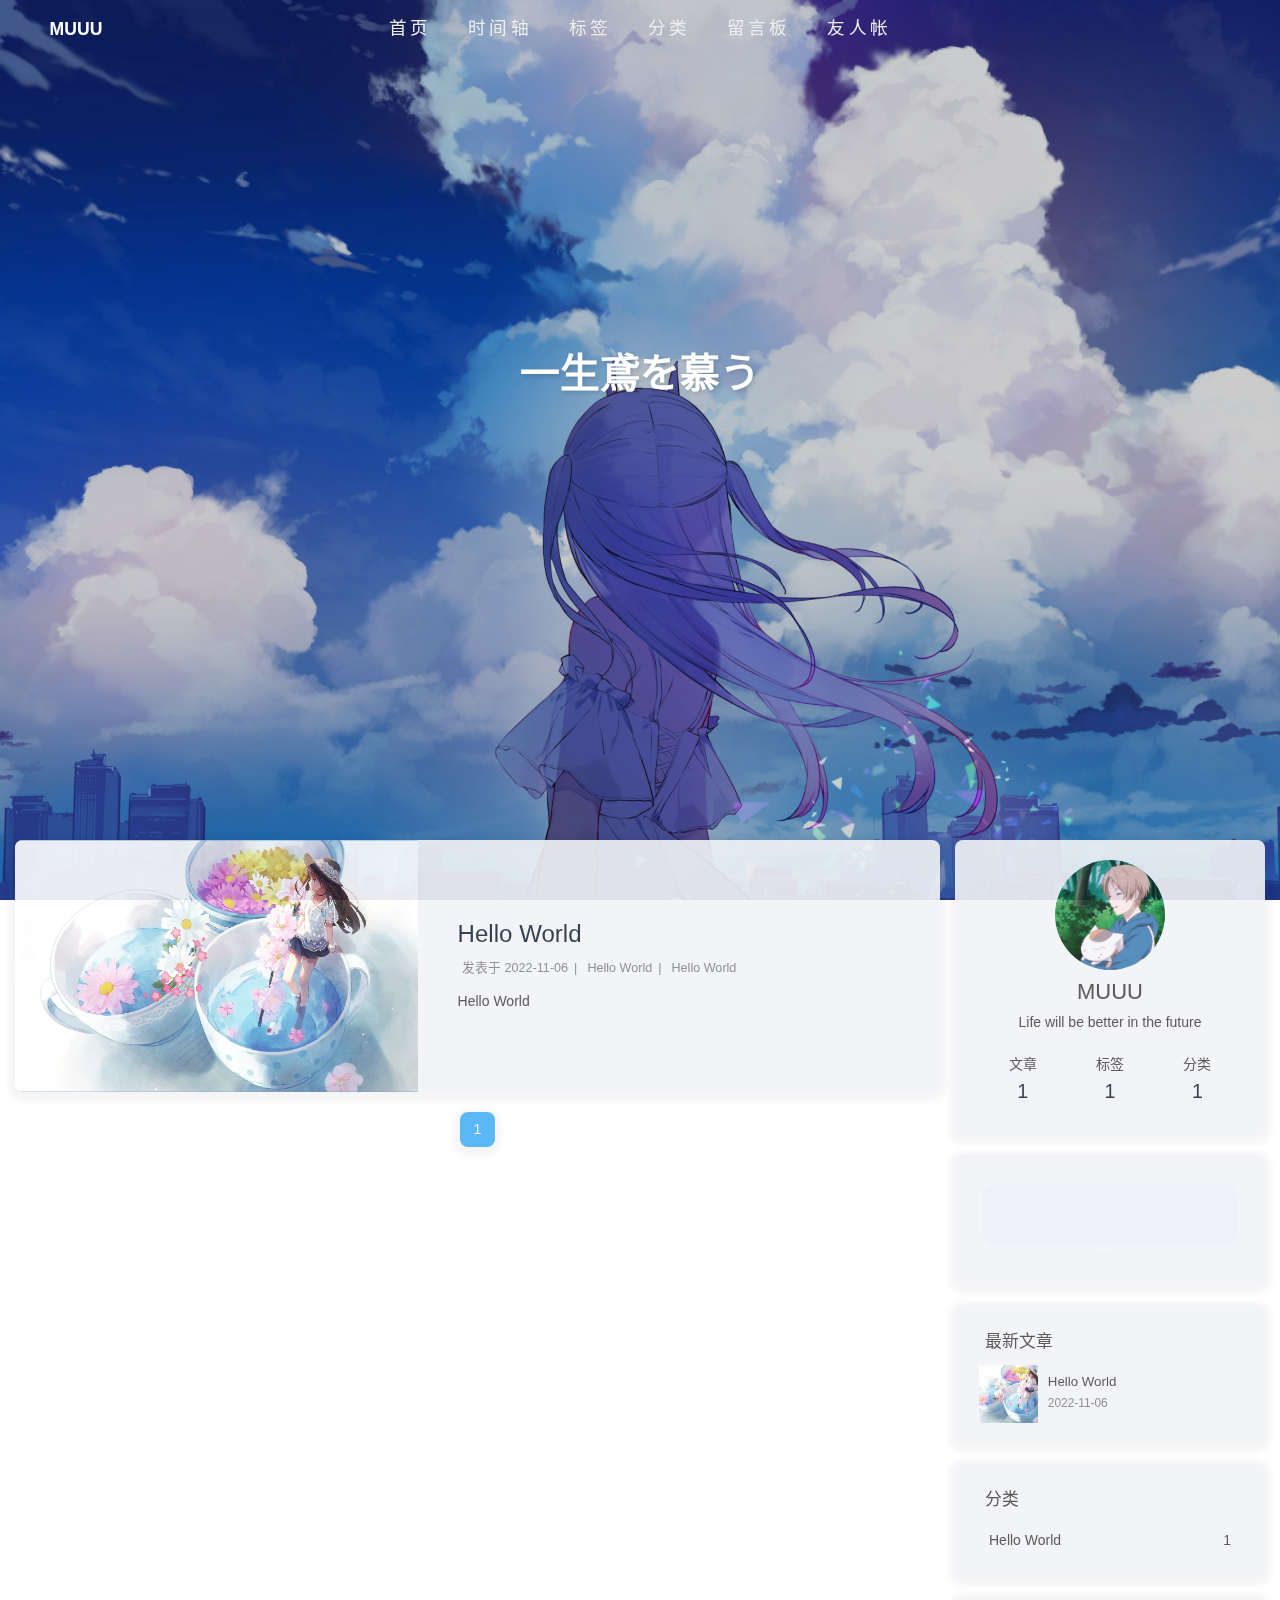
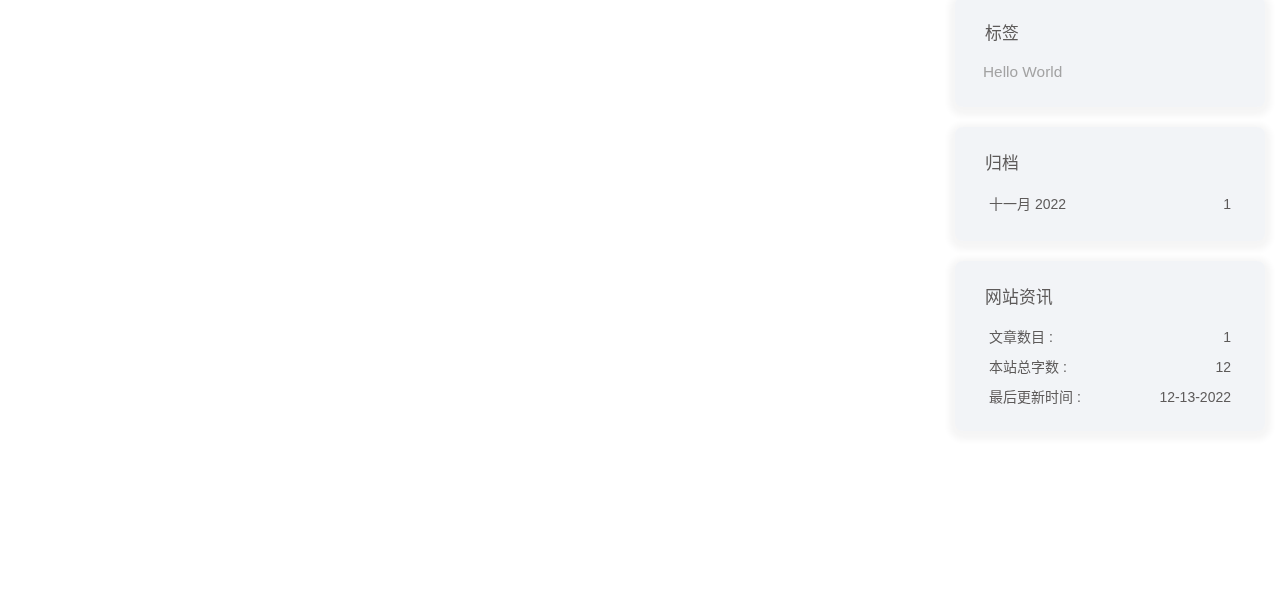
==== commit 4bf914a6: "Site updated: 2022-12-13 20:59:53" ====
--- a/index.html
+++ b/index.html
@@ -48,7 +48,7 @@
   isHome: true,
   isHighlightShrink: undefined,
   isToc: false,
-  postUpdate: '2022-11-24 10:18:13'
+  postUpdate: '2022-12-13 20:59:14'
 }</script><noscript><style type="text/css">
   #nav {
     opacity: 1
@@ -120,7 +120,7 @@
       }
     }
     detectApple()
-    })(window)</script><link rel="stylesheet" href="/css/custom.css" media="defer" onload="this.media='all'"><link rel="stylesheet" href="/css/nav.css"><link rel="stylesheet" href="/css/heoMainColor.css"><link rel="stylesheet" href="/css/poem.css"><link rel="stylesheet" href="/css/page_poem.css"><!-- hexo injector head_end start --><link rel="stylesheet" href="https://npm.elemecdn.com/hexo-butterfly-wowjs/lib/animate.min.css" media="print" onload="this.media='screen'"><link rel="stylesheet" href="/css/runtime.min.css" media="print" onload="this.media='all'"><!-- hexo injector head_end end --><meta name="generator" content="Hexo 6.3.0"></head><body><div id="loading-box"><div class="loading-left-bg"></div><div class="loading-right-bg"></div><div class="wizard-scene"><div class="wizard-objects"><div class="wizard-square"></div><div class="wizard-circle"></div><div class="wizard-triangle"></div></div><div class="wizard"><div class="wizard-body"></div><div class="wizard-right-arm"><div class="wizard-right-hand"></div></div><div class="wizard-left-arm"><div class="wizard-left-hand"></div></div><div class="wizard-head"><div class="wizard-beard"></div><div class="wizard-face"><div class="wizard-adds"></div></div><div class="wizard-hat"><div class="wizard-hat-of-the-hat"></div><div class="wizard-four-point-star --first"></div><div class="wizard-four-point-star --second"></div><div class="wizard-four-point-star --third"></div></div></div></div></div></div><script>const preloader = {
+    })(window)</script><link rel="stylesheet" href="/css/custom.css" media="defer" onload="this.media='all'"><link rel="stylesheet" href="/css/nav.css"><link rel="stylesheet" href="/css/heoMainColor.css"><link rel="stylesheet" href="/css/poem.css"><link rel="stylesheet" href="/css/page_poem.css"><!-- hexo injector head_end start --><link rel="stylesheet" href="/css/runtime.min.css" media="print" onload="this.media='all'"><link rel="stylesheet" href="https://npm.elemecdn.com/hexo-butterfly-wowjs/lib/animate.min.css" media="print" onload="this.media='screen'"><!-- hexo injector head_end end --><meta name="generator" content="Hexo 6.3.0"></head><body><div id="loading-box"><div class="loading-left-bg"></div><div class="loading-right-bg"></div><div class="wizard-scene"><div class="wizard-objects"><div class="wizard-square"></div><div class="wizard-circle"></div><div class="wizard-triangle"></div></div><div class="wizard"><div class="wizard-body"></div><div class="wizard-right-arm"><div class="wizard-right-hand"></div></div><div class="wizard-left-arm"><div class="wizard-left-hand"></div></div><div class="wizard-head"><div class="wizard-beard"></div><div class="wizard-face"><div class="wizard-adds"></div></div><div class="wizard-hat"><div class="wizard-hat-of-the-hat"></div><div class="wizard-four-point-star --first"></div><div class="wizard-four-point-star --second"></div><div class="wizard-four-point-star --third"></div></div></div></div></div></div><script>const preloader = {
   endLoading: () => {
     document.body.style.overflow = 'auto';
     document.getElementById('loading-box').classList.add("loaded")
@@ -153,7 +153,7 @@
             </div>
             <ul class="card-category-list" id="aside-cat-list">
             <li class="card-category-list-item "><a class="card-category-list-link" href="/categories/Hello-World/"><span class="card-category-list-name">Hello World</span><span class="card-category-list-count">1</span></a></li>
-            </ul></div><div class="card-widget card-tags"><div class="item-headline"><i class="fas fa-tags"></i><span>标签</span></div><div class="card-tag-cloud"><a href="/tags/Hello-World/" style="font-size: 1.1em; color: #999">Hello World</a></div></div><div class="card-widget card-archives"><div class="item-headline"><i class="fas fa-archive"></i><span>归档</span></div><ul class="card-archive-list"><li class="card-archive-list-item"><a class="card-archive-list-link" href="/archives/2022/11/"><span class="card-archive-list-date">十一月 2022</span><span class="card-archive-list-count">1</span></a></li></ul></div><div class="card-widget card-webinfo"><div class="item-headline"><i class="fas fa-chart-line"></i><span>网站资讯</span></div><div class="webinfo"><div class="webinfo-item"><div class="item-name">文章数目 :</div><div class="item-count">1</div></div><div class="webinfo-item"><div class="item-name">本站总字数 :</div><div class="item-count">12</div></div><div class="webinfo-item"><div class="item-name">最后更新时间 :</div><div class="item-count" id="last-push-date" data-lastPushDate="2022-11-24T02:18:13.794Z"><i class="fa-solid fa-spinner fa-spin"></i></div></div></div></div></div></div></main><footer id="footer"><div id="footer-wrap"></div></footer></div><div id="rightside"><div id="rightside-config-hide"><button id="hide-aside-btn" type="button" title="单栏和双栏切换"><i class="fas fa-arrows-alt-h"></i></button></div><div id="rightside-config-show"><button id="go-up" type="button" title="回到顶部"><i class="fas fa-arrow-up"></i></button></div></div><div id="local-search"><div class="search-dialog"><nav class="search-nav"><span class="search-dialog-title">搜索</span><span id="loading-status"></span><button class="search-close-button"><i class="fas fa-times"></i></button></nav><div class="is-center" id="loading-database"><i class="fas fa-spinner fa-pulse"></i><span>  数据库加载中</span></div><div class="search-wrap"><div id="local-search-input"><div class="local-search-box"><input class="local-search-box--input" placeholder="搜索文章" type="text"/></div></div><hr/><div id="local-search-results"></div></div></div><div id="search-mask"></div></div><div><script src="/js/utils.js"></script><script src="/js/main.js"></script><script src="https://cdn.jsdelivr.net/npm/@fancyapps/ui/dist/fancybox.umd.min.js"></script><script src="https://cdn.jsdelivr.net/npm/instant.page/instantpage.min.js" type="module"></script><script src="/js/search/local-search.js"></script><div class="js-pjax"><script>function subtitleType () {
+            </ul></div><div class="card-widget card-tags"><div class="item-headline"><i class="fas fa-tags"></i><span>标签</span></div><div class="card-tag-cloud"><a href="/tags/Hello-World/" style="font-size: 1.1em; color: #999">Hello World</a></div></div><div class="card-widget card-archives"><div class="item-headline"><i class="fas fa-archive"></i><span>归档</span></div><ul class="card-archive-list"><li class="card-archive-list-item"><a class="card-archive-list-link" href="/archives/2022/11/"><span class="card-archive-list-date">十一月 2022</span><span class="card-archive-list-count">1</span></a></li></ul></div><div class="card-widget card-webinfo"><div class="item-headline"><i class="fas fa-chart-line"></i><span>网站资讯</span></div><div class="webinfo"><div class="webinfo-item"><div class="item-name">文章数目 :</div><div class="item-count">1</div></div><div class="webinfo-item"><div class="item-name">本站总字数 :</div><div class="item-count">12</div></div><div class="webinfo-item"><div class="item-name">最后更新时间 :</div><div class="item-count" id="last-push-date" data-lastPushDate="2022-12-13T12:59:14.439Z"><i class="fa-solid fa-spinner fa-spin"></i></div></div></div></div></div></div></main><footer id="footer"><div id="footer-wrap"></div></footer></div><div id="rightside"><div id="rightside-config-hide"><button id="hide-aside-btn" type="button" title="单栏和双栏切换"><i class="fas fa-arrows-alt-h"></i></button></div><div id="rightside-config-show"><button id="go-up" type="button" title="回到顶部"><i class="fas fa-arrow-up"></i></button></div></div><div id="local-search"><div class="search-dialog"><nav class="search-nav"><span class="search-dialog-title">搜索</span><span id="loading-status"></span><button class="search-close-button"><i class="fas fa-times"></i></button></nav><div class="is-center" id="loading-database"><i class="fas fa-spinner fa-pulse"></i><span>  数据库加载中</span></div><div class="search-wrap"><div id="local-search-input"><div class="local-search-box"><input class="local-search-box--input" placeholder="搜索文章" type="text"/></div></div><hr/><div id="local-search-results"></div></div></div><div id="search-mask"></div></div><div><script src="/js/utils.js"></script><script src="/js/main.js"></script><script src="https://cdn.jsdelivr.net/npm/@fancyapps/ui/dist/fancybox.umd.min.js"></script><script src="https://cdn.jsdelivr.net/npm/instant.page/instantpage.min.js" type="module"></script><script src="/js/search/local-search.js"></script><div class="js-pjax"><script>function subtitleType () {
   if (true) { 
     window.typed = new Typed("#subtitle", {
       strings: ["Life will be better in the future"],
@@ -175,7 +175,31 @@
   }
 } else {
   subtitleType()
-}</script></div><script src="/js/cursor.js"></script><script src="/js/nav.js"></script><script src="/js/welcome.js"></script><script src="/js/click.min.js"></script></div><!-- hexo injector body_end start --><div class="js-pjax"><script async="async">var arr = document.getElementsByClassName('recent-post-item');
+}</script></div><script src="/js/cursor.js"></script><script src="/js/nav.js"></script><script src="/js/welcome.js"></script><script src="/js/click.min.js"></script></div><!-- hexo injector body_end start --><script data-pjax>
+  function butterfly_footer_beautify_injector_config(){
+    var parent_div_git = document.getElementById('footer-wrap');
+    var item_html = '<div id="workboard"></div><p id="ghbdages"><a class="github-badge" target="_blank" href="https://hexo.io/" style="margin-inline:5px" data-title="博客框架为Hexo_v6.2.0" title=""><img src="https://img.shields.io/badge/Frame-Hexo-blue?style=flat&amp;logo=hexo" alt=""/></a><a class="github-badge" target="_blank" href="https://github.com/jerryc127/hexo-theme-butterfly" style="margin-inline:5px" data-title="主题版本Butterfly_v4.5.1" title=""><img src="https://img.shields.io/badge/Theme-Butterfly-6513df?style=flat&amp;logo=bitdefender" alt=""/></a><a class="github-badge" target="_blank" href="https://github.com/" style="margin-inline:5px" data-title="本站项目由Github托管" title=""><img src="https://img.shields.io/badge/Source-Github-d021d6?style=flat&amp;logo=GitHub" alt=""/></a><a class="github-badge" target="_blank" href="http://creativecommons.org/licenses/by-nc-sa/4.0/" style="margin-inline:5px" data-title="本站采用知识共享署名-非商业性使用-相同方式共享4.0国际许可协议进行许可" title=""><img src="https://img.shields.io/badge/Copyright-BY--NC--SA%204.0-d42328?style=flat&amp;logo=Claris" alt=""/></a></p>';
+    console.log('已挂载butterfly_footer_beautify')
+    parent_div_git.insertAdjacentHTML("beforeend",item_html)
+    }
+  var elist = 'null'.split(',');
+  var cpage = location.pathname;
+  var epage = 'all';
+  var flag = 0;
+
+  for (var i=0;i<elist.length;i++){
+    if (cpage.includes(elist[i])){
+      flag++;
+    }
+  }
+
+  if ((epage ==='all')&&(flag == 0)){
+    butterfly_footer_beautify_injector_config();
+  }
+  else if (epage === cpage){
+    butterfly_footer_beautify_injector_config();
+  }
+  </script><script async src="/js/runtime.js"></script><div class="js-pjax"><script async="async">var arr = document.getElementsByClassName('recent-post-item');
 for(var i = 0;i<arr.length;i++){
     arr[i].classList.add('wow');
     arr[i].classList.add('animate__zoomIn');
@@ -183,28 +207,4 @@
     arr[i].setAttribute('data-wow-delay', '10ms');
     arr[i].setAttribute('data-wow-offset', '100');
     arr[i].setAttribute('data-wow-iteration', '1');
-  }</script></div><script defer src="https://npm.elemecdn.com/hexo-butterfly-wowjs/lib/wow.min.js"></script><script defer src="https://npm.elemecdn.com/hexo-butterfly-wowjs/lib/wow_init.js"></script><script data-pjax>
-  function butterfly_footer_beautify_injector_config(){
-    var parent_div_git = document.getElementById('footer-wrap');
-    var item_html = '<div id="workboard"></div><p id="ghbdages"><a class="github-badge" target="_blank" href="https://hexo.io/" style="margin-inline:5px" data-title="博客框架为Hexo_v6.2.0" title=""><img src="https://img.shields.io/badge/Frame-Hexo-blue?style=flat&amp;logo=hexo" alt=""/></a><a class="github-badge" target="_blank" href="https://github.com/jerryc127/hexo-theme-butterfly" style="margin-inline:5px" data-title="主题版本Butterfly_v4.5.1" title=""><img src="https://img.shields.io/badge/Theme-Butterfly-6513df?style=flat&amp;logo=bitdefender" alt=""/></a><a class="github-badge" target="_blank" href="https://github.com/" style="margin-inline:5px" data-title="本站项目由Github托管" title=""><img src="https://img.shields.io/badge/Source-Github-d021d6?style=flat&amp;logo=GitHub" alt=""/></a><a class="github-badge" target="_blank" href="http://creativecommons.org/licenses/by-nc-sa/4.0/" style="margin-inline:5px" data-title="本站采用知识共享署名-非商业性使用-相同方式共享4.0国际许可协议进行许可" title=""><img src="https://img.shields.io/badge/Copyright-BY--NC--SA%204.0-d42328?style=flat&amp;logo=Claris" alt=""/></a></p>';
-    console.log('已挂载butterfly_footer_beautify')
-    parent_div_git.insertAdjacentHTML("beforeend",item_html)
-    }
-  var elist = 'null'.split(',');
-  var cpage = location.pathname;
-  var epage = 'all';
-  var flag = 0;
-
-  for (var i=0;i<elist.length;i++){
-    if (cpage.includes(elist[i])){
-      flag++;
-    }
-  }
-
-  if ((epage ==='all')&&(flag == 0)){
-    butterfly_footer_beautify_injector_config();
-  }
-  else if (epage === cpage){
-    butterfly_footer_beautify_injector_config();
-  }
-  </script><script async src="/js/runtime.js"></script><!-- hexo injector body_end end --></body></html>+  }</script></div><script defer src="https://npm.elemecdn.com/hexo-butterfly-wowjs/lib/wow.min.js"></script><script defer src="https://npm.elemecdn.com/hexo-butterfly-wowjs/lib/wow_init.js"></script><!-- hexo injector body_end end --></body></html>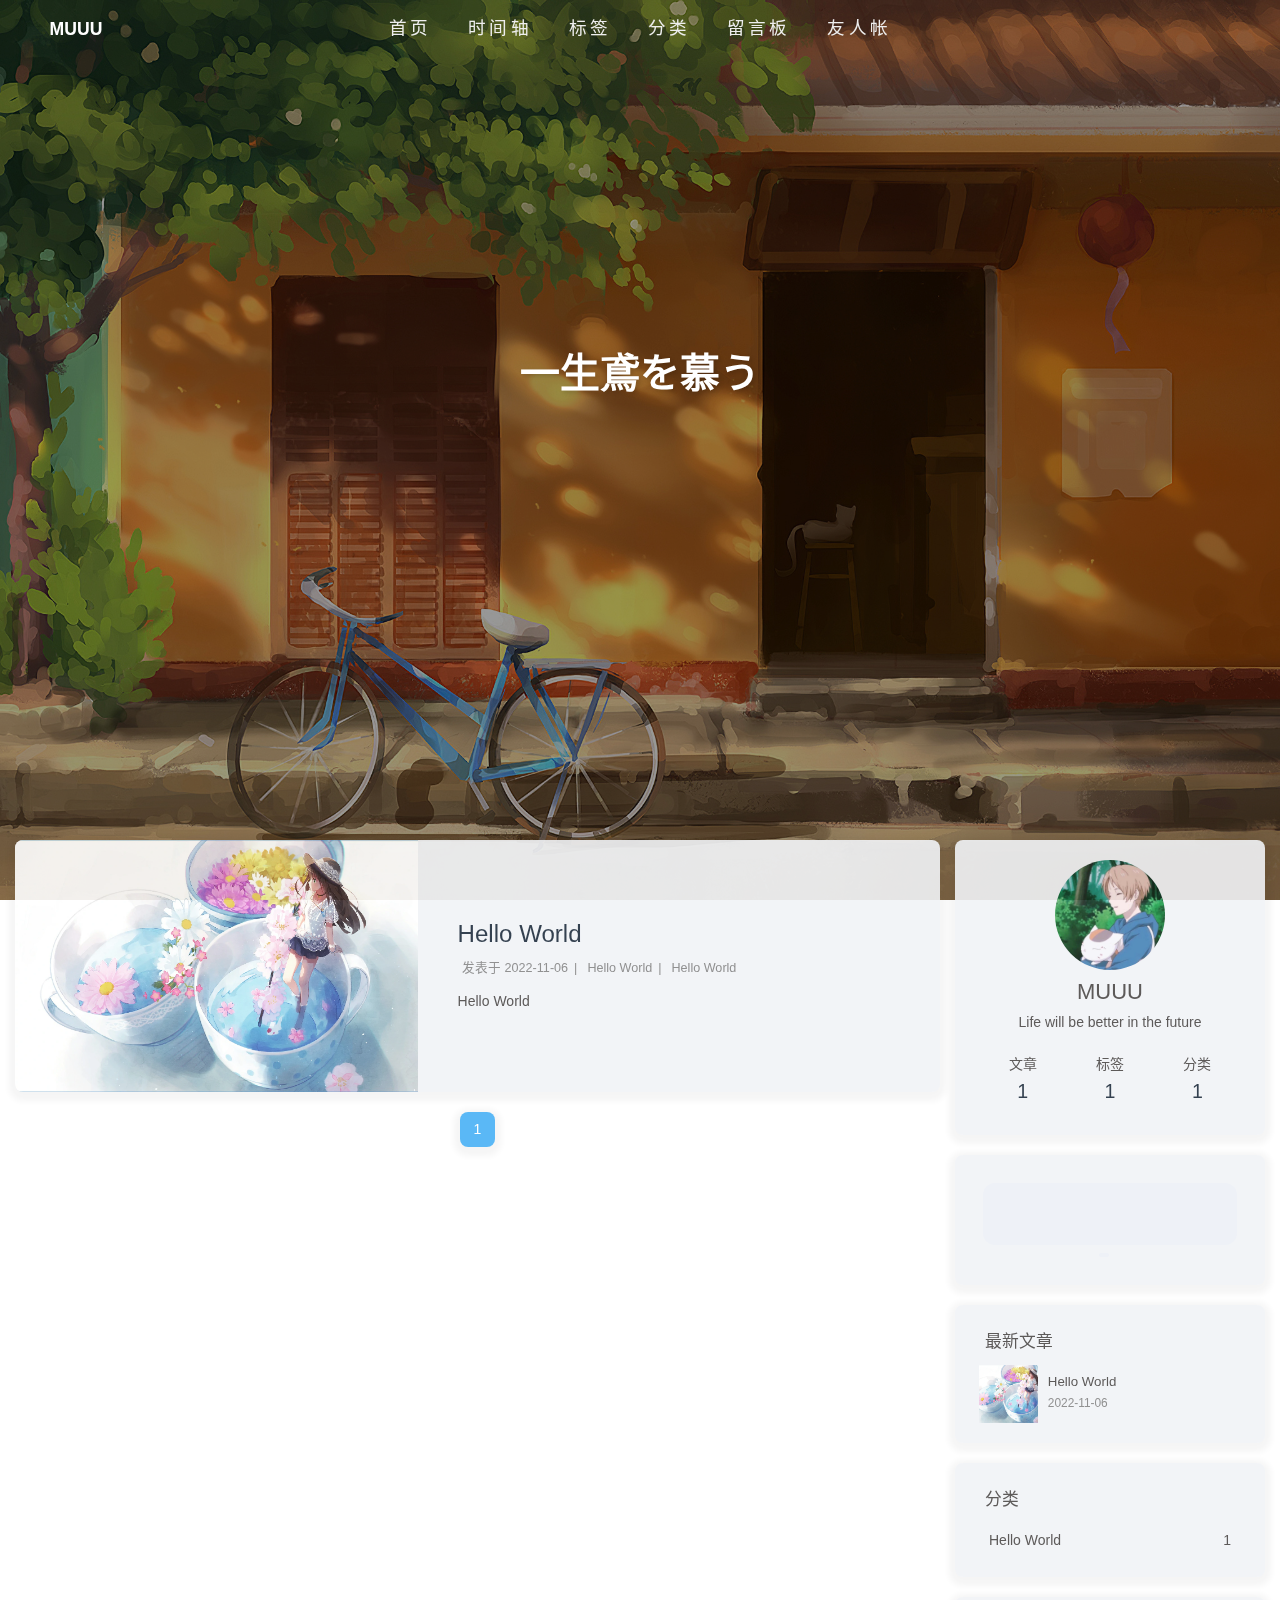
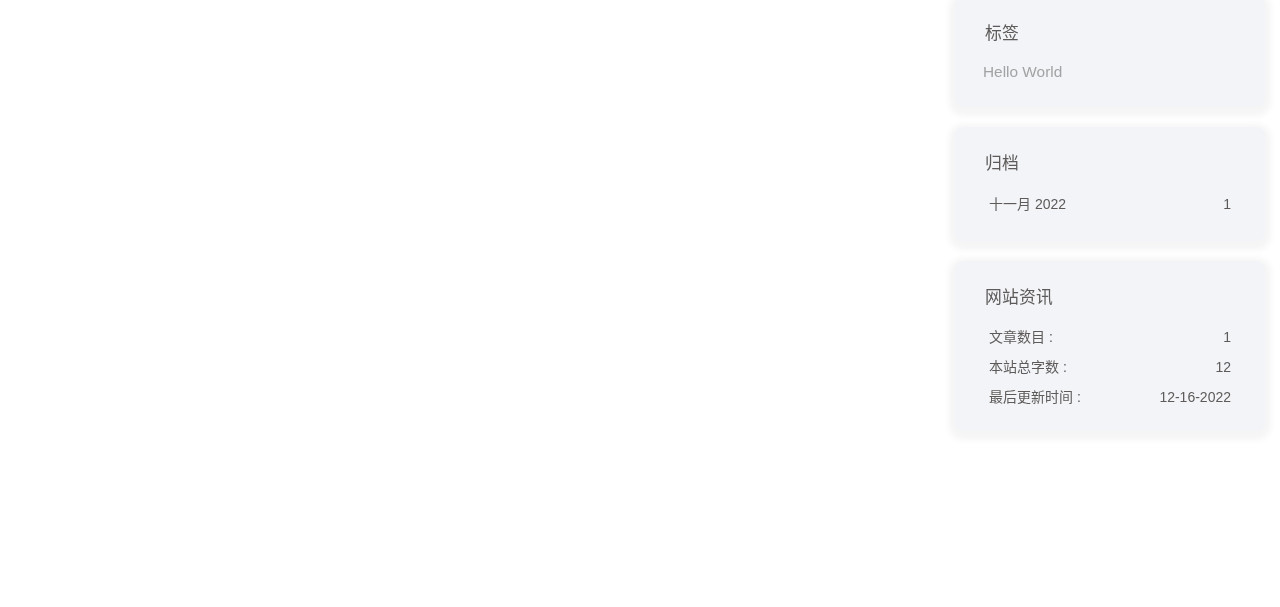
==== commit 3bc63815: "Site updated: 2022-12-16 20:51:19" ====
--- a/index.html
+++ b/index.html
@@ -48,7 +48,7 @@
   isHome: true,
   isHighlightShrink: undefined,
   isToc: false,
-  postUpdate: '2022-12-13 20:59:14'
+  postUpdate: '2022-12-16 20:50:56'
 }</script><noscript><style type="text/css">
   #nav {
     opacity: 1
@@ -153,7 +153,7 @@
             </div>
             <ul class="card-category-list" id="aside-cat-list">
             <li class="card-category-list-item "><a class="card-category-list-link" href="/categories/Hello-World/"><span class="card-category-list-name">Hello World</span><span class="card-category-list-count">1</span></a></li>
-            </ul></div><div class="card-widget card-tags"><div class="item-headline"><i class="fas fa-tags"></i><span>标签</span></div><div class="card-tag-cloud"><a href="/tags/Hello-World/" style="font-size: 1.1em; color: #999">Hello World</a></div></div><div class="card-widget card-archives"><div class="item-headline"><i class="fas fa-archive"></i><span>归档</span></div><ul class="card-archive-list"><li class="card-archive-list-item"><a class="card-archive-list-link" href="/archives/2022/11/"><span class="card-archive-list-date">十一月 2022</span><span class="card-archive-list-count">1</span></a></li></ul></div><div class="card-widget card-webinfo"><div class="item-headline"><i class="fas fa-chart-line"></i><span>网站资讯</span></div><div class="webinfo"><div class="webinfo-item"><div class="item-name">文章数目 :</div><div class="item-count">1</div></div><div class="webinfo-item"><div class="item-name">本站总字数 :</div><div class="item-count">12</div></div><div class="webinfo-item"><div class="item-name">最后更新时间 :</div><div class="item-count" id="last-push-date" data-lastPushDate="2022-12-13T12:59:14.439Z"><i class="fa-solid fa-spinner fa-spin"></i></div></div></div></div></div></div></main><footer id="footer"><div id="footer-wrap"></div></footer></div><div id="rightside"><div id="rightside-config-hide"><button id="hide-aside-btn" type="button" title="单栏和双栏切换"><i class="fas fa-arrows-alt-h"></i></button></div><div id="rightside-config-show"><button id="go-up" type="button" title="回到顶部"><i class="fas fa-arrow-up"></i></button></div></div><div id="local-search"><div class="search-dialog"><nav class="search-nav"><span class="search-dialog-title">搜索</span><span id="loading-status"></span><button class="search-close-button"><i class="fas fa-times"></i></button></nav><div class="is-center" id="loading-database"><i class="fas fa-spinner fa-pulse"></i><span>  数据库加载中</span></div><div class="search-wrap"><div id="local-search-input"><div class="local-search-box"><input class="local-search-box--input" placeholder="搜索文章" type="text"/></div></div><hr/><div id="local-search-results"></div></div></div><div id="search-mask"></div></div><div><script src="/js/utils.js"></script><script src="/js/main.js"></script><script src="https://cdn.jsdelivr.net/npm/@fancyapps/ui/dist/fancybox.umd.min.js"></script><script src="https://cdn.jsdelivr.net/npm/instant.page/instantpage.min.js" type="module"></script><script src="/js/search/local-search.js"></script><div class="js-pjax"><script>function subtitleType () {
+            </ul></div><div class="card-widget card-tags"><div class="item-headline"><i class="fas fa-tags"></i><span>标签</span></div><div class="card-tag-cloud"><a href="/tags/Hello-World/" style="font-size: 1.1em; color: #999">Hello World</a></div></div><div class="card-widget card-archives"><div class="item-headline"><i class="fas fa-archive"></i><span>归档</span></div><ul class="card-archive-list"><li class="card-archive-list-item"><a class="card-archive-list-link" href="/archives/2022/11/"><span class="card-archive-list-date">十一月 2022</span><span class="card-archive-list-count">1</span></a></li></ul></div><div class="card-widget card-webinfo"><div class="item-headline"><i class="fas fa-chart-line"></i><span>网站资讯</span></div><div class="webinfo"><div class="webinfo-item"><div class="item-name">文章数目 :</div><div class="item-count">1</div></div><div class="webinfo-item"><div class="item-name">本站总字数 :</div><div class="item-count">12</div></div><div class="webinfo-item"><div class="item-name">最后更新时间 :</div><div class="item-count" id="last-push-date" data-lastPushDate="2022-12-16T12:50:56.528Z"><i class="fa-solid fa-spinner fa-spin"></i></div></div></div></div></div></div></main><footer id="footer"><div id="footer-wrap"></div></footer></div><div id="rightside"><div id="rightside-config-hide"><button id="hide-aside-btn" type="button" title="单栏和双栏切换"><i class="fas fa-arrows-alt-h"></i></button></div><div id="rightside-config-show"><button id="go-up" type="button" title="回到顶部"><i class="fas fa-arrow-up"></i></button></div></div><div id="local-search"><div class="search-dialog"><nav class="search-nav"><span class="search-dialog-title">搜索</span><span id="loading-status"></span><button class="search-close-button"><i class="fas fa-times"></i></button></nav><div class="is-center" id="loading-database"><i class="fas fa-spinner fa-pulse"></i><span>  数据库加载中</span></div><div class="search-wrap"><div id="local-search-input"><div class="local-search-box"><input class="local-search-box--input" placeholder="搜索文章" type="text"/></div></div><hr/><div id="local-search-results"></div></div></div><div id="search-mask"></div></div><div><script src="/js/utils.js"></script><script src="/js/main.js"></script><script src="https://cdn.jsdelivr.net/npm/@fancyapps/ui/dist/fancybox.umd.min.js"></script><script src="https://cdn.jsdelivr.net/npm/instant.page/instantpage.min.js" type="module"></script><script src="/js/search/local-search.js"></script><div class="js-pjax"><script>function subtitleType () {
   if (true) { 
     window.typed = new Typed("#subtitle", {
       strings: ["Life will be better in the future"],
